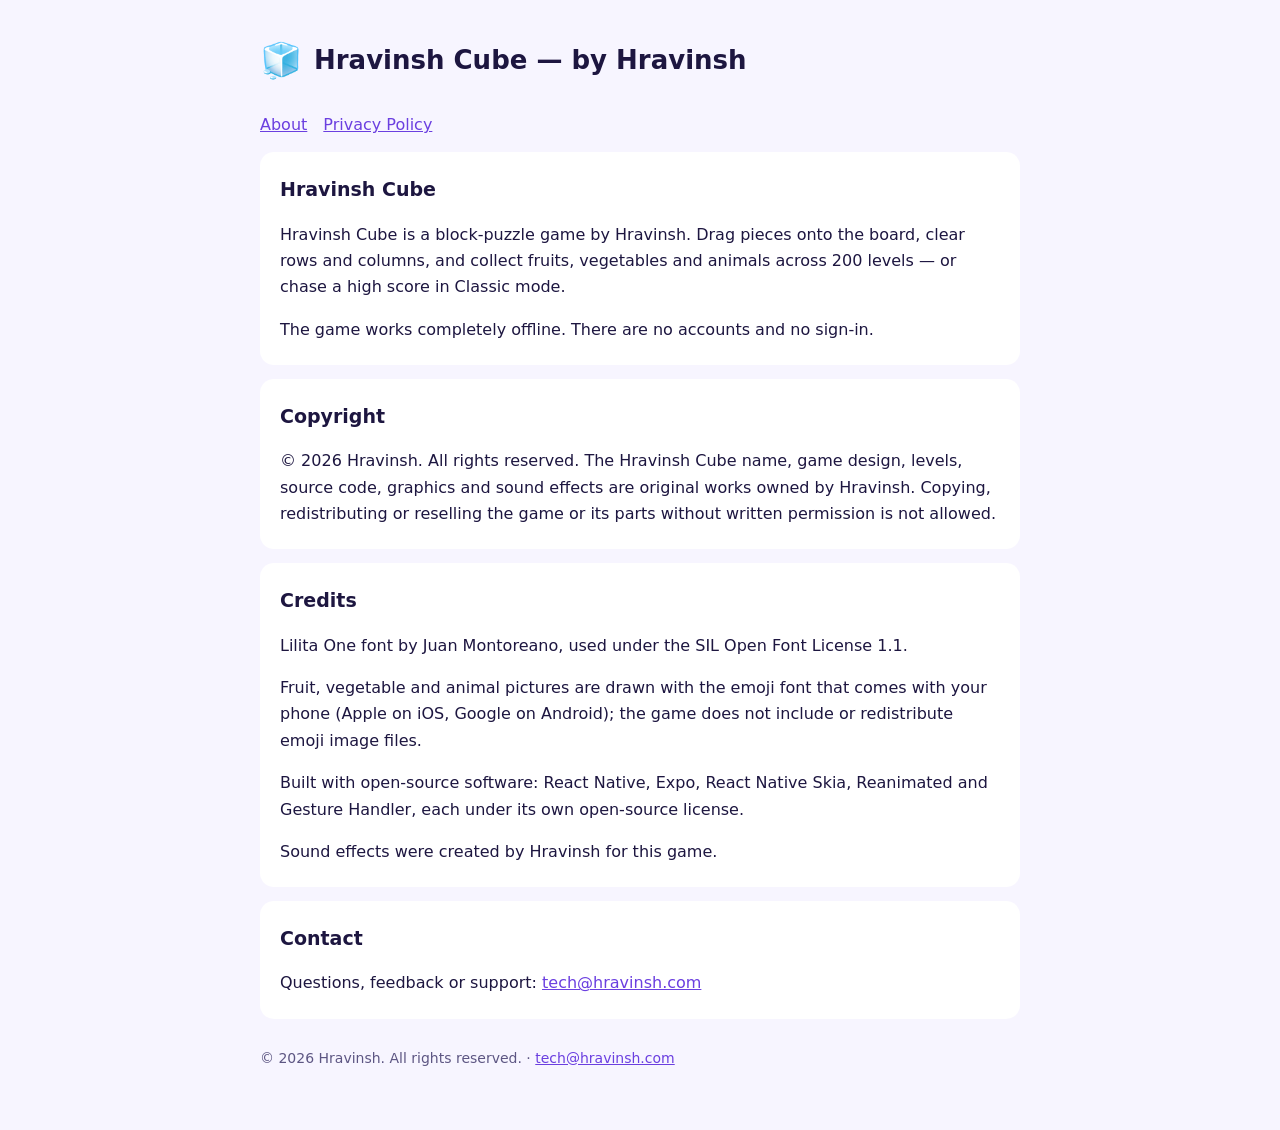
==== index.html @ c1687dd8 "Hravinsh Cube: About and Privacy Policy pages" ====
<!doctype html>
<html lang="en">
<head>
<meta charset="utf-8">
<meta name="viewport" content="width=device-width, initial-scale=1">
<title>Hravinsh Cube — by Hravinsh</title>
<style>
  :root { color-scheme: light dark; --bg:#f7f5ff; --fg:#1d1640; --muted:#5d5683; --card:#fff; --accent:#6b3fe0; }
  @media (prefers-color-scheme: dark) { :root { --bg:#120b26; --fg:#f2efff; --muted:#b9b0e0; --card:#1e1442; --accent:#b794ff; } }
  body { margin:0; background:var(--bg); color:var(--fg); font:16px/1.65 system-ui,-apple-system,Segoe UI,Roboto,sans-serif; }
  main { max-width:760px; margin:0 auto; padding:32px 18px 60px; }
  header { display:flex; gap:12px; align-items:center; margin-bottom:24px; }
  header .logo { font-size:34px; } header h1 { margin:0; font-size:26px; }
  nav a { margin-right:16px; } a { color:var(--accent); }
  section { background:var(--card); border-radius:14px; padding:6px 20px; margin:14px 0; }
  h2 { font-size:19px; } p { color:var(--fg); } footer { color:var(--muted); font-size:14px; margin-top:28px; }
</style>
</head>
<body><main>
<header><span class="logo">🧊</span><h1>Hravinsh Cube — by Hravinsh</h1></header>
<nav><a href="index.html">About</a><a href="privacy-policy.html">Privacy Policy</a></nav>
<section><h2>Hravinsh Cube</h2><p>Hravinsh Cube is a block-puzzle game by Hravinsh. Drag pieces onto the board, clear rows and columns, and collect fruits, vegetables and animals across 200 levels — or chase a high score in Classic mode.</p><p>The game works completely offline. There are no accounts and no sign-in.</p></section>
<section><h2>Copyright</h2><p>© 2026 Hravinsh. All rights reserved. The Hravinsh Cube name, game design, levels, source code, graphics and sound effects are original works owned by Hravinsh. Copying, redistributing or reselling the game or its parts without written permission is not allowed.</p></section>
<section><h2>Credits</h2><p>Lilita One font by Juan Montoreano, used under the SIL Open Font License 1.1.</p><p>Fruit, vegetable and animal pictures are drawn with the emoji font that comes with your phone (Apple on iOS, Google on Android); the game does not include or redistribute emoji image files.</p><p>Built with open-source software: React Native, Expo, React Native Skia, Reanimated and Gesture Handler, each under its own open-source license.</p><p>Sound effects were created by Hravinsh for this game.</p></section>
<section><h2>Contact</h2><p>Questions, feedback or support: <a href="mailto:tech@hravinsh.com">tech@hravinsh.com</a></p></section>
<footer>© 2026 Hravinsh. All rights reserved. · <a href="mailto:tech@hravinsh.com">tech@hravinsh.com</a></footer>
</main></body></html>
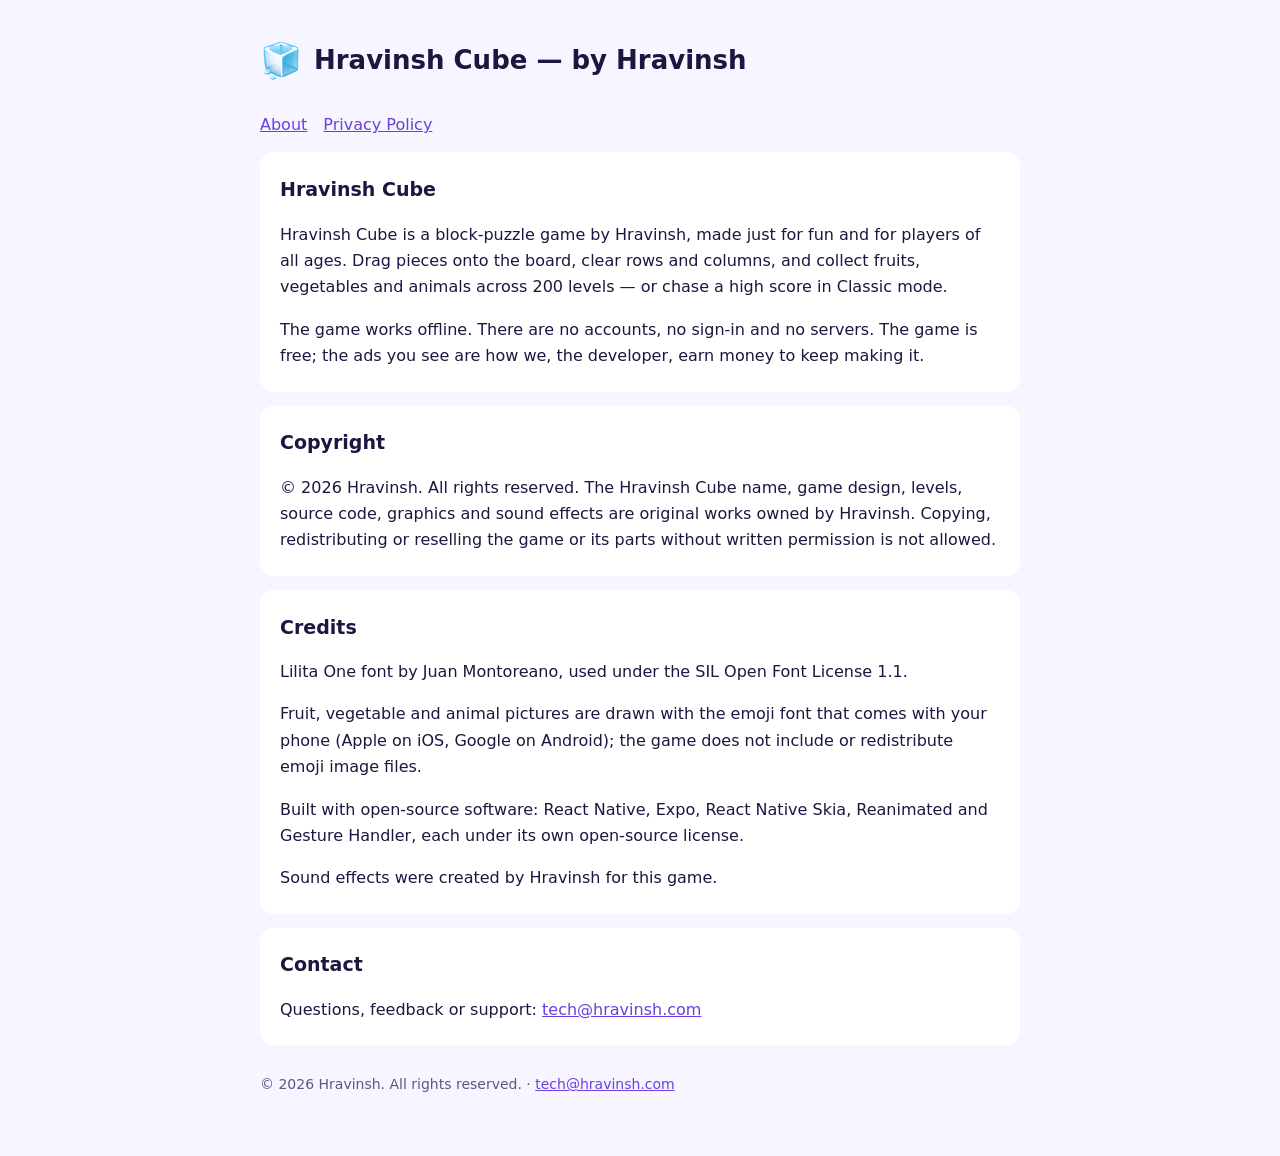
==== commit f32b6b74: "Privacy policy: no personal data, child-safe ads for all players" ====
--- a/index.html
+++ b/index.html
@@ -19,7 +19,7 @@
 <body><main>
 <header><span class="logo">🧊</span><h1>Hravinsh Cube — by Hravinsh</h1></header>
 <nav><a href="index.html">About</a><a href="privacy-policy.html">Privacy Policy</a></nav>
-<section><h2>Hravinsh Cube</h2><p>Hravinsh Cube is a block-puzzle game by Hravinsh. Drag pieces onto the board, clear rows and columns, and collect fruits, vegetables and animals across 200 levels — or chase a high score in Classic mode.</p><p>The game works completely offline. There are no accounts and no sign-in.</p></section>
+<section><h2>Hravinsh Cube</h2><p>Hravinsh Cube is a block-puzzle game by Hravinsh, made just for fun and for players of all ages. Drag pieces onto the board, clear rows and columns, and collect fruits, vegetables and animals across 200 levels — or chase a high score in Classic mode.</p><p>The game works offline. There are no accounts, no sign-in and no servers. The game is free; the ads you see are how we, the developer, earn money to keep making it.</p></section>
 <section><h2>Copyright</h2><p>© 2026 Hravinsh. All rights reserved. The Hravinsh Cube name, game design, levels, source code, graphics and sound effects are original works owned by Hravinsh. Copying, redistributing or reselling the game or its parts without written permission is not allowed.</p></section>
 <section><h2>Credits</h2><p>Lilita One font by Juan Montoreano, used under the SIL Open Font License 1.1.</p><p>Fruit, vegetable and animal pictures are drawn with the emoji font that comes with your phone (Apple on iOS, Google on Android); the game does not include or redistribute emoji image files.</p><p>Built with open-source software: React Native, Expo, React Native Skia, Reanimated and Gesture Handler, each under its own open-source license.</p><p>Sound effects were created by Hravinsh for this game.</p></section>
 <section><h2>Contact</h2><p>Questions, feedback or support: <a href="mailto:tech@hravinsh.com">tech@hravinsh.com</a></p></section>
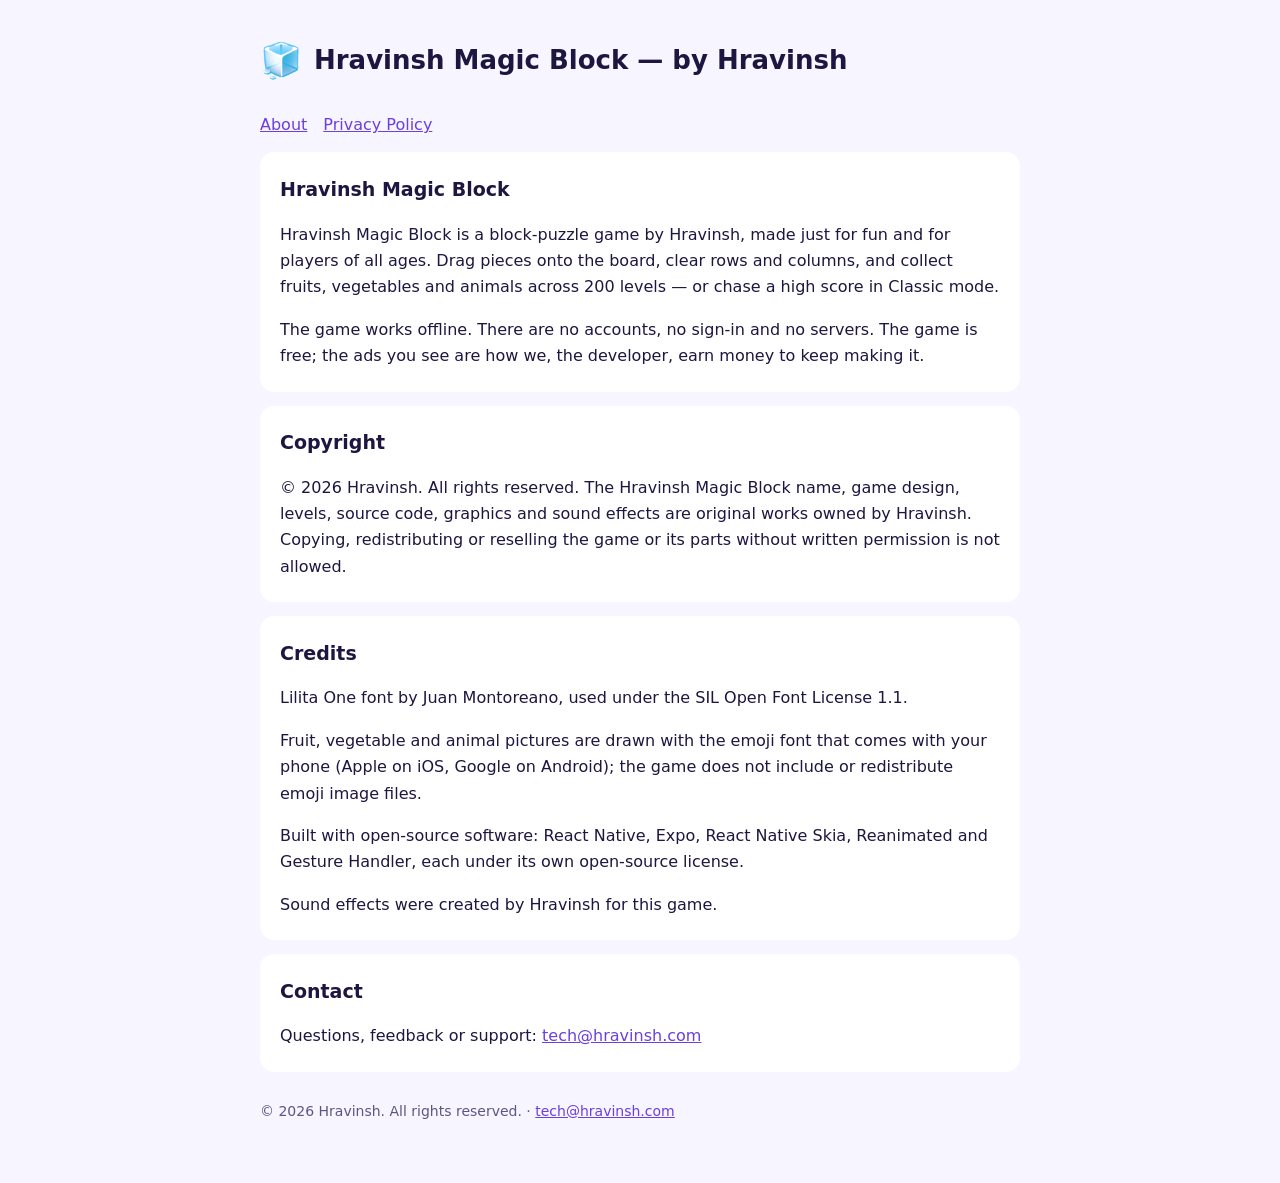
==== commit 417229cb: "Rename game to Hravinsh Magic Block" ====
--- a/index.html
+++ b/index.html
@@ -3,7 +3,7 @@
 <head>
 <meta charset="utf-8">
 <meta name="viewport" content="width=device-width, initial-scale=1">
-<title>Hravinsh Cube — by Hravinsh</title>
+<title>Hravinsh Magic Block — by Hravinsh</title>
 <style>
   :root { color-scheme: light dark; --bg:#f7f5ff; --fg:#1d1640; --muted:#5d5683; --card:#fff; --accent:#6b3fe0; }
   @media (prefers-color-scheme: dark) { :root { --bg:#120b26; --fg:#f2efff; --muted:#b9b0e0; --card:#1e1442; --accent:#b794ff; } }
@@ -17,10 +17,10 @@
 </style>
 </head>
 <body><main>
-<header><span class="logo">🧊</span><h1>Hravinsh Cube — by Hravinsh</h1></header>
+<header><span class="logo">🧊</span><h1>Hravinsh Magic Block — by Hravinsh</h1></header>
 <nav><a href="index.html">About</a><a href="privacy-policy.html">Privacy Policy</a></nav>
-<section><h2>Hravinsh Cube</h2><p>Hravinsh Cube is a block-puzzle game by Hravinsh, made just for fun and for players of all ages. Drag pieces onto the board, clear rows and columns, and collect fruits, vegetables and animals across 200 levels — or chase a high score in Classic mode.</p><p>The game works offline. There are no accounts, no sign-in and no servers. The game is free; the ads you see are how we, the developer, earn money to keep making it.</p></section>
-<section><h2>Copyright</h2><p>© 2026 Hravinsh. All rights reserved. The Hravinsh Cube name, game design, levels, source code, graphics and sound effects are original works owned by Hravinsh. Copying, redistributing or reselling the game or its parts without written permission is not allowed.</p></section>
+<section><h2>Hravinsh Magic Block</h2><p>Hravinsh Magic Block is a block-puzzle game by Hravinsh, made just for fun and for players of all ages. Drag pieces onto the board, clear rows and columns, and collect fruits, vegetables and animals across 200 levels — or chase a high score in Classic mode.</p><p>The game works offline. There are no accounts, no sign-in and no servers. The game is free; the ads you see are how we, the developer, earn money to keep making it.</p></section>
+<section><h2>Copyright</h2><p>© 2026 Hravinsh. All rights reserved. The Hravinsh Magic Block name, game design, levels, source code, graphics and sound effects are original works owned by Hravinsh. Copying, redistributing or reselling the game or its parts without written permission is not allowed.</p></section>
 <section><h2>Credits</h2><p>Lilita One font by Juan Montoreano, used under the SIL Open Font License 1.1.</p><p>Fruit, vegetable and animal pictures are drawn with the emoji font that comes with your phone (Apple on iOS, Google on Android); the game does not include or redistribute emoji image files.</p><p>Built with open-source software: React Native, Expo, React Native Skia, Reanimated and Gesture Handler, each under its own open-source license.</p><p>Sound effects were created by Hravinsh for this game.</p></section>
 <section><h2>Contact</h2><p>Questions, feedback or support: <a href="mailto:tech@hravinsh.com">tech@hravinsh.com</a></p></section>
 <footer>© 2026 Hravinsh. All rights reserved. · <a href="mailto:tech@hravinsh.com">tech@hravinsh.com</a></footer>
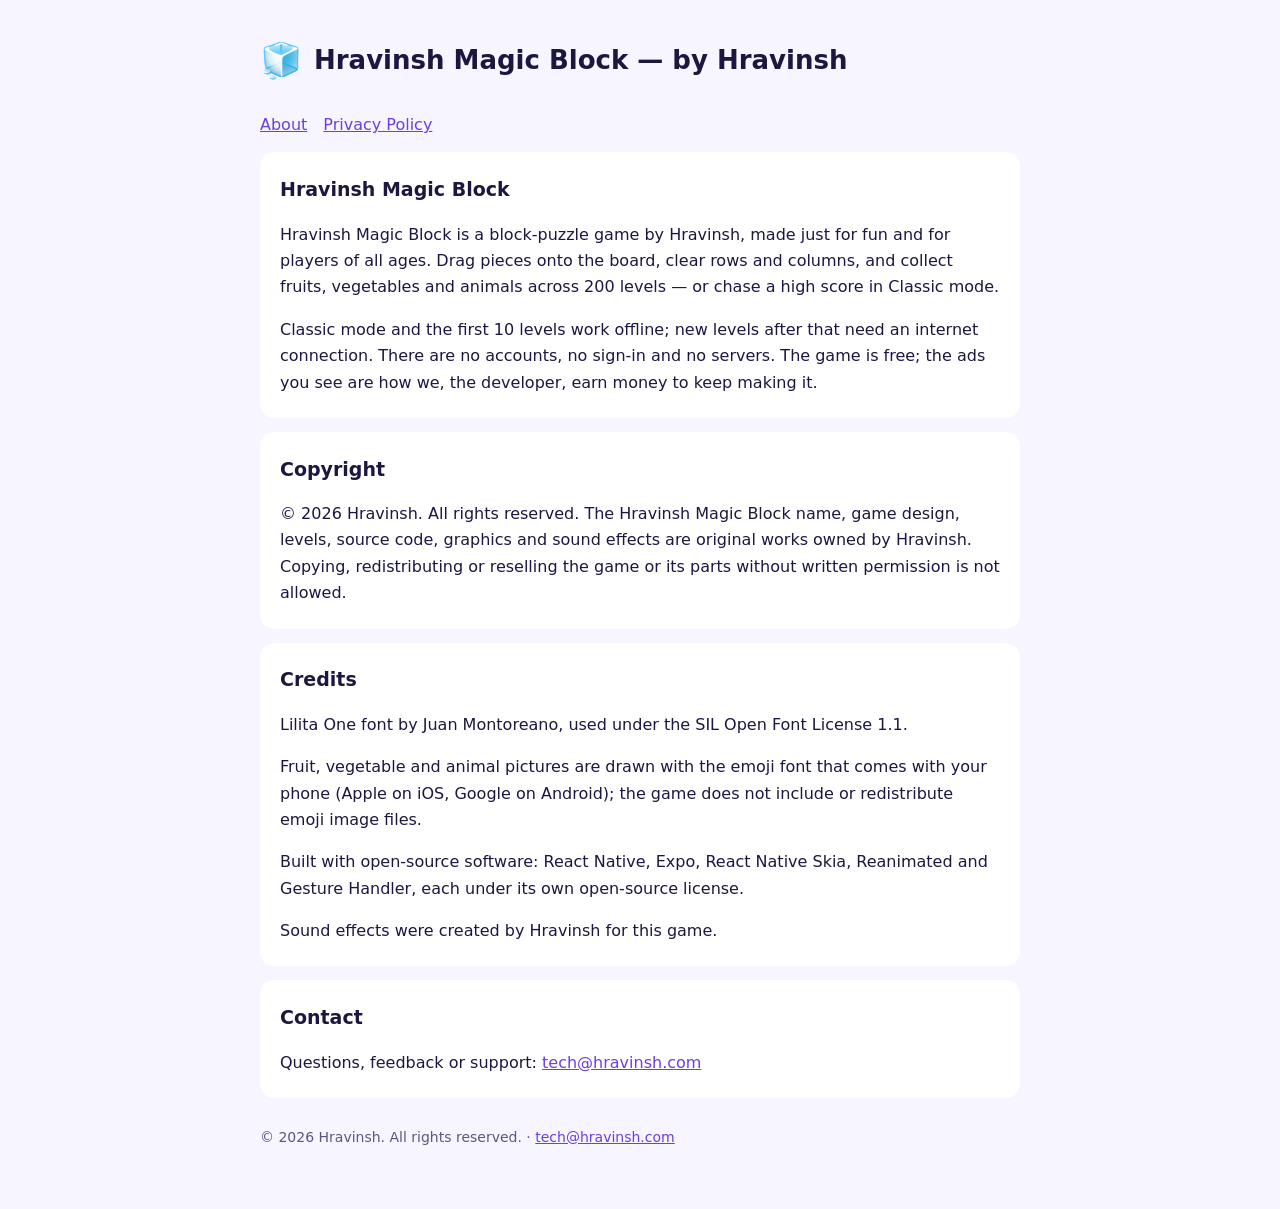
==== commit f49fad2a: "Privacy policy: reminders, offline levels, child-safe ads" ====
--- a/index.html
+++ b/index.html
@@ -19,7 +19,7 @@
 <body><main>
 <header><span class="logo">🧊</span><h1>Hravinsh Magic Block — by Hravinsh</h1></header>
 <nav><a href="index.html">About</a><a href="privacy-policy.html">Privacy Policy</a></nav>
-<section><h2>Hravinsh Magic Block</h2><p>Hravinsh Magic Block is a block-puzzle game by Hravinsh, made just for fun and for players of all ages. Drag pieces onto the board, clear rows and columns, and collect fruits, vegetables and animals across 200 levels — or chase a high score in Classic mode.</p><p>The game works offline. There are no accounts, no sign-in and no servers. The game is free; the ads you see are how we, the developer, earn money to keep making it.</p></section>
+<section><h2>Hravinsh Magic Block</h2><p>Hravinsh Magic Block is a block-puzzle game by Hravinsh, made just for fun and for players of all ages. Drag pieces onto the board, clear rows and columns, and collect fruits, vegetables and animals across 200 levels — or chase a high score in Classic mode.</p><p>Classic mode and the first 10 levels work offline; new levels after that need an internet connection. There are no accounts, no sign-in and no servers. The game is free; the ads you see are how we, the developer, earn money to keep making it.</p></section>
 <section><h2>Copyright</h2><p>© 2026 Hravinsh. All rights reserved. The Hravinsh Magic Block name, game design, levels, source code, graphics and sound effects are original works owned by Hravinsh. Copying, redistributing or reselling the game or its parts without written permission is not allowed.</p></section>
 <section><h2>Credits</h2><p>Lilita One font by Juan Montoreano, used under the SIL Open Font License 1.1.</p><p>Fruit, vegetable and animal pictures are drawn with the emoji font that comes with your phone (Apple on iOS, Google on Android); the game does not include or redistribute emoji image files.</p><p>Built with open-source software: React Native, Expo, React Native Skia, Reanimated and Gesture Handler, each under its own open-source license.</p><p>Sound effects were created by Hravinsh for this game.</p></section>
 <section><h2>Contact</h2><p>Questions, feedback or support: <a href="mailto:tech@hravinsh.com">tech@hravinsh.com</a></p></section>
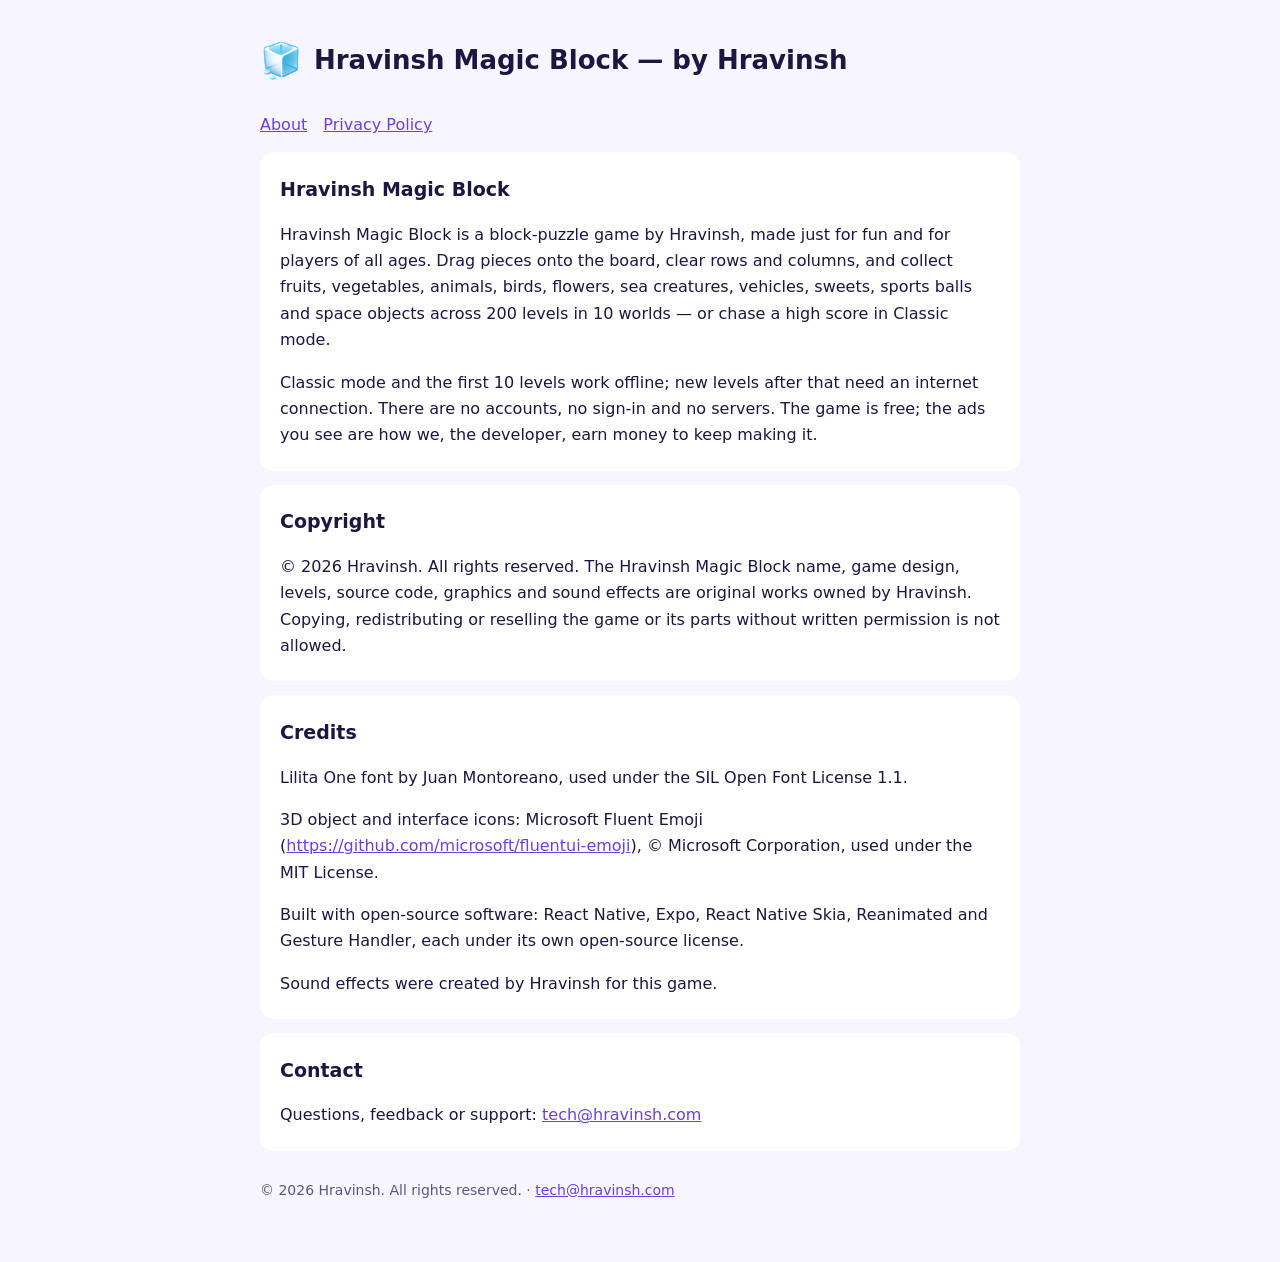
==== commit ea46e441: "Update site: 10 worlds, credits, version.json for update check Co-Authored-By: Claude Opus 5.5 <nore" ====
--- a/index.html
+++ b/index.html
@@ -19,9 +19,9 @@
 <body><main>
 <header><span class="logo">🧊</span><h1>Hravinsh Magic Block — by Hravinsh</h1></header>
 <nav><a href="index.html">About</a><a href="privacy-policy.html">Privacy Policy</a></nav>
-<section><h2>Hravinsh Magic Block</h2><p>Hravinsh Magic Block is a block-puzzle game by Hravinsh, made just for fun and for players of all ages. Drag pieces onto the board, clear rows and columns, and collect fruits, vegetables and animals across 200 levels — or chase a high score in Classic mode.</p><p>Classic mode and the first 10 levels work offline; new levels after that need an internet connection. There are no accounts, no sign-in and no servers. The game is free; the ads you see are how we, the developer, earn money to keep making it.</p></section>
+<section><h2>Hravinsh Magic Block</h2><p>Hravinsh Magic Block is a block-puzzle game by Hravinsh, made just for fun and for players of all ages. Drag pieces onto the board, clear rows and columns, and collect fruits, vegetables, animals, birds, flowers, sea creatures, vehicles, sweets, sports balls and space objects across 200 levels in 10 worlds — or chase a high score in Classic mode.</p><p>Classic mode and the first 10 levels work offline; new levels after that need an internet connection. There are no accounts, no sign-in and no servers. The game is free; the ads you see are how we, the developer, earn money to keep making it.</p></section>
 <section><h2>Copyright</h2><p>© 2026 Hravinsh. All rights reserved. The Hravinsh Magic Block name, game design, levels, source code, graphics and sound effects are original works owned by Hravinsh. Copying, redistributing or reselling the game or its parts without written permission is not allowed.</p></section>
-<section><h2>Credits</h2><p>Lilita One font by Juan Montoreano, used under the SIL Open Font License 1.1.</p><p>Fruit, vegetable and animal pictures are drawn with the emoji font that comes with your phone (Apple on iOS, Google on Android); the game does not include or redistribute emoji image files.</p><p>Built with open-source software: React Native, Expo, React Native Skia, Reanimated and Gesture Handler, each under its own open-source license.</p><p>Sound effects were created by Hravinsh for this game.</p></section>
+<section><h2>Credits</h2><p>Lilita One font by Juan Montoreano, used under the SIL Open Font License 1.1.</p><p>3D object and interface icons: Microsoft Fluent Emoji (<a href="https://github.com/microsoft/fluentui-emoji">https://github.com/microsoft/fluentui-emoji</a>), © Microsoft Corporation, used under the MIT License.</p><p>Built with open-source software: React Native, Expo, React Native Skia, Reanimated and Gesture Handler, each under its own open-source license.</p><p>Sound effects were created by Hravinsh for this game.</p></section>
 <section><h2>Contact</h2><p>Questions, feedback or support: <a href="mailto:tech@hravinsh.com">tech@hravinsh.com</a></p></section>
 <footer>© 2026 Hravinsh. All rights reserved. · <a href="mailto:tech@hravinsh.com">tech@hravinsh.com</a></footer>
 </main></body></html>
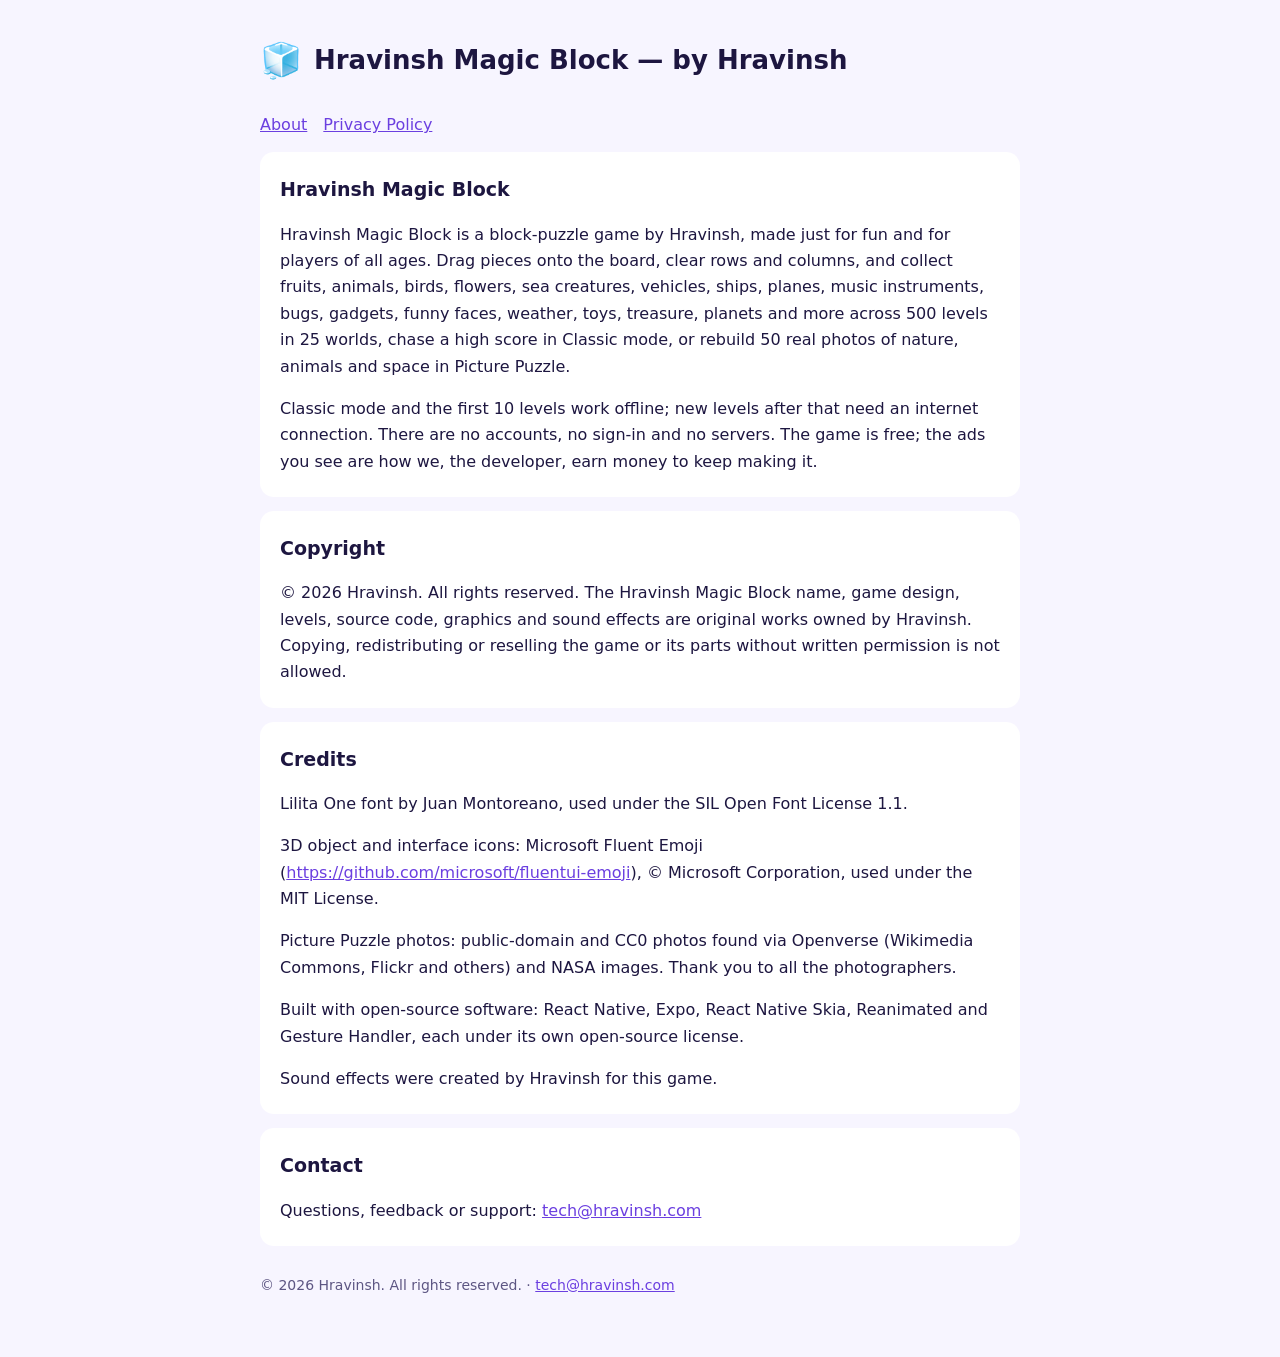
==== commit e33d4480: "Privacy policy Oct 16, 2026: coins, power-ups and reward videos Co-Authored-By: Claude Opus 5.5 <nor" ====
--- a/index.html
+++ b/index.html
@@ -19,9 +19,9 @@
 <body><main>
 <header><span class="logo">🧊</span><h1>Hravinsh Magic Block — by Hravinsh</h1></header>
 <nav><a href="index.html">About</a><a href="privacy-policy.html">Privacy Policy</a></nav>
-<section><h2>Hravinsh Magic Block</h2><p>Hravinsh Magic Block is a block-puzzle game by Hravinsh, made just for fun and for players of all ages. Drag pieces onto the board, clear rows and columns, and collect fruits, vegetables, animals, birds, flowers, sea creatures, vehicles, sweets, sports balls and space objects across 200 levels in 10 worlds — or chase a high score in Classic mode.</p><p>Classic mode and the first 10 levels work offline; new levels after that need an internet connection. There are no accounts, no sign-in and no servers. The game is free; the ads you see are how we, the developer, earn money to keep making it.</p></section>
+<section><h2>Hravinsh Magic Block</h2><p>Hravinsh Magic Block is a block-puzzle game by Hravinsh, made just for fun and for players of all ages. Drag pieces onto the board, clear rows and columns, and collect fruits, animals, birds, flowers, sea creatures, vehicles, ships, planes, music instruments, bugs, gadgets, funny faces, weather, toys, treasure, planets and more across 500 levels in 25 worlds, chase a high score in Classic mode, or rebuild 50 real photos of nature, animals and space in Picture Puzzle.</p><p>Classic mode and the first 10 levels work offline; new levels after that need an internet connection. There are no accounts, no sign-in and no servers. The game is free; the ads you see are how we, the developer, earn money to keep making it.</p></section>
 <section><h2>Copyright</h2><p>© 2026 Hravinsh. All rights reserved. The Hravinsh Magic Block name, game design, levels, source code, graphics and sound effects are original works owned by Hravinsh. Copying, redistributing or reselling the game or its parts without written permission is not allowed.</p></section>
-<section><h2>Credits</h2><p>Lilita One font by Juan Montoreano, used under the SIL Open Font License 1.1.</p><p>3D object and interface icons: Microsoft Fluent Emoji (<a href="https://github.com/microsoft/fluentui-emoji">https://github.com/microsoft/fluentui-emoji</a>), © Microsoft Corporation, used under the MIT License.</p><p>Built with open-source software: React Native, Expo, React Native Skia, Reanimated and Gesture Handler, each under its own open-source license.</p><p>Sound effects were created by Hravinsh for this game.</p></section>
+<section><h2>Credits</h2><p>Lilita One font by Juan Montoreano, used under the SIL Open Font License 1.1.</p><p>3D object and interface icons: Microsoft Fluent Emoji (<a href="https://github.com/microsoft/fluentui-emoji">https://github.com/microsoft/fluentui-emoji</a>), © Microsoft Corporation, used under the MIT License.</p><p>Picture Puzzle photos: public-domain and CC0 photos found via Openverse (Wikimedia Commons, Flickr and others) and NASA images. Thank you to all the photographers.</p><p>Built with open-source software: React Native, Expo, React Native Skia, Reanimated and Gesture Handler, each under its own open-source license.</p><p>Sound effects were created by Hravinsh for this game.</p></section>
 <section><h2>Contact</h2><p>Questions, feedback or support: <a href="mailto:tech@hravinsh.com">tech@hravinsh.com</a></p></section>
 <footer>© 2026 Hravinsh. All rights reserved. · <a href="mailto:tech@hravinsh.com">tech@hravinsh.com</a></footer>
 </main></body></html>
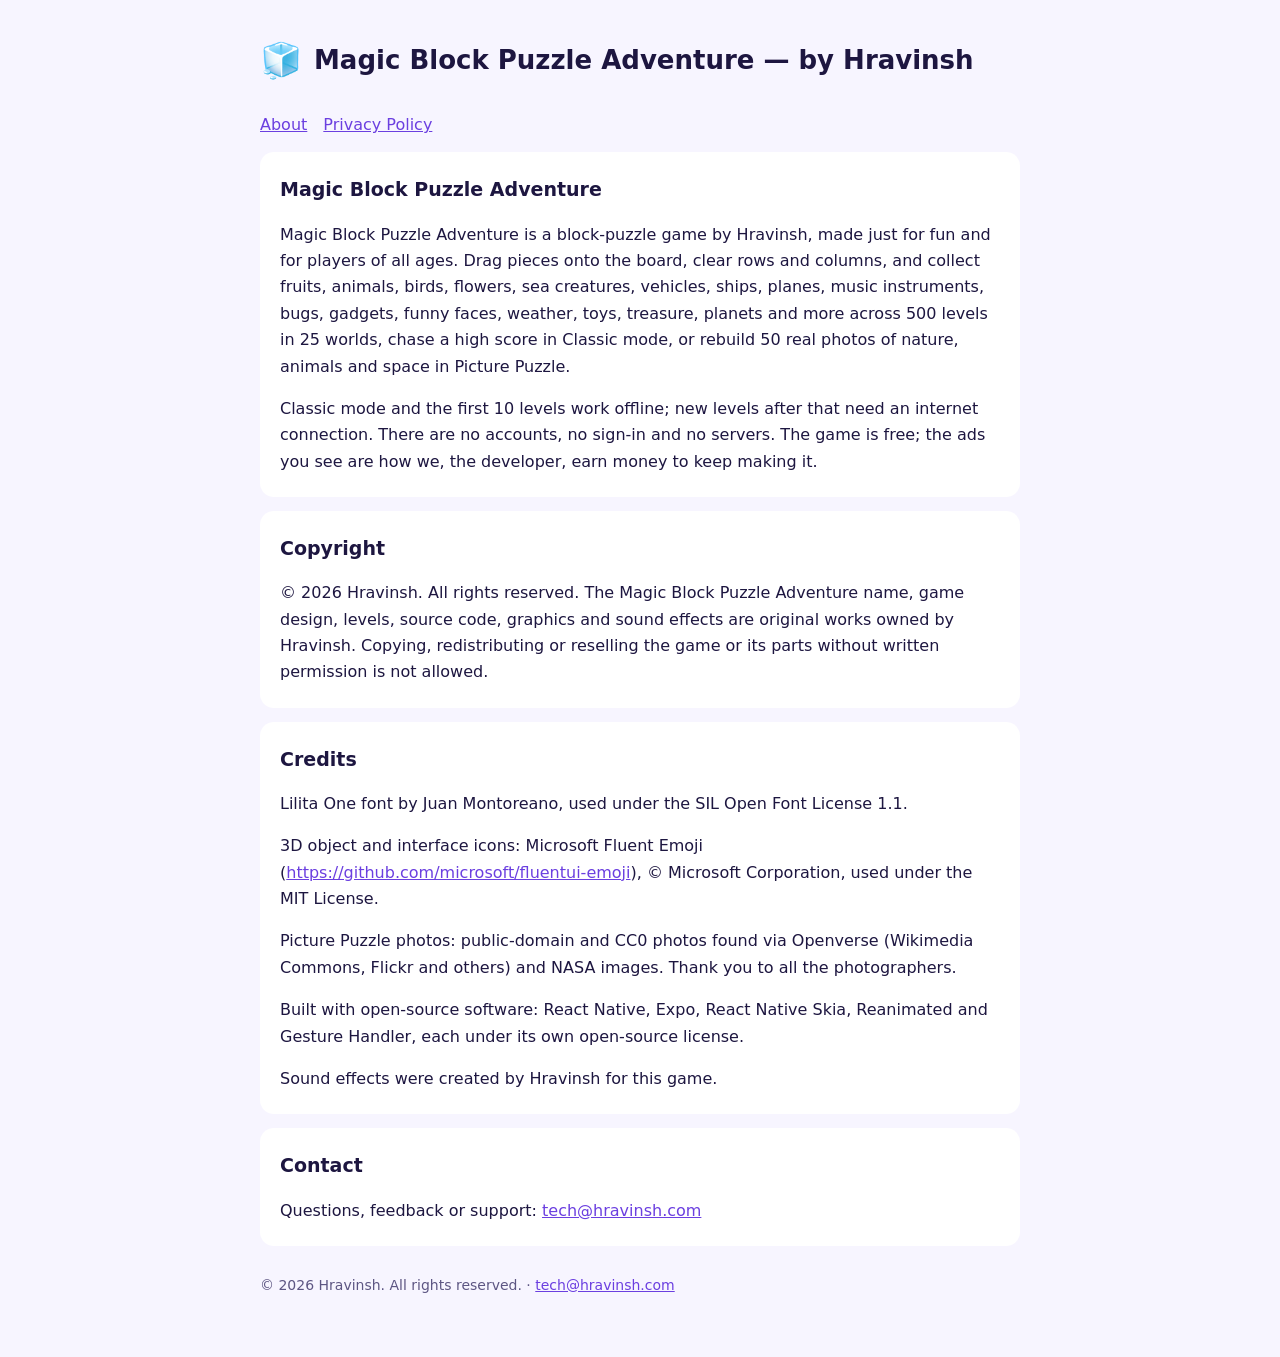
==== commit c342f5ab: "chore(release): update privacy policy and bump latestVersionCode to 15" ====
--- a/index.html
+++ b/index.html
@@ -3,7 +3,7 @@
 <head>
 <meta charset="utf-8">
 <meta name="viewport" content="width=device-width, initial-scale=1">
-<title>Hravinsh Magic Block — by Hravinsh</title>
+<title>Magic Block Puzzle Adventure — by Hravinsh</title>
 <style>
   :root { color-scheme: light dark; --bg:#f7f5ff; --fg:#1d1640; --muted:#5d5683; --card:#fff; --accent:#6b3fe0; }
   @media (prefers-color-scheme: dark) { :root { --bg:#120b26; --fg:#f2efff; --muted:#b9b0e0; --card:#1e1442; --accent:#b794ff; } }
@@ -17,10 +17,10 @@
 </style>
 </head>
 <body><main>
-<header><span class="logo">🧊</span><h1>Hravinsh Magic Block — by Hravinsh</h1></header>
+<header><span class="logo">🧊</span><h1>Magic Block Puzzle Adventure — by Hravinsh</h1></header>
 <nav><a href="index.html">About</a><a href="privacy-policy.html">Privacy Policy</a></nav>
-<section><h2>Hravinsh Magic Block</h2><p>Hravinsh Magic Block is a block-puzzle game by Hravinsh, made just for fun and for players of all ages. Drag pieces onto the board, clear rows and columns, and collect fruits, animals, birds, flowers, sea creatures, vehicles, ships, planes, music instruments, bugs, gadgets, funny faces, weather, toys, treasure, planets and more across 500 levels in 25 worlds, chase a high score in Classic mode, or rebuild 50 real photos of nature, animals and space in Picture Puzzle.</p><p>Classic mode and the first 10 levels work offline; new levels after that need an internet connection. There are no accounts, no sign-in and no servers. The game is free; the ads you see are how we, the developer, earn money to keep making it.</p></section>
-<section><h2>Copyright</h2><p>© 2026 Hravinsh. All rights reserved. The Hravinsh Magic Block name, game design, levels, source code, graphics and sound effects are original works owned by Hravinsh. Copying, redistributing or reselling the game or its parts without written permission is not allowed.</p></section>
+<section><h2>Magic Block Puzzle Adventure</h2><p>Magic Block Puzzle Adventure is a block-puzzle game by Hravinsh, made just for fun and for players of all ages. Drag pieces onto the board, clear rows and columns, and collect fruits, animals, birds, flowers, sea creatures, vehicles, ships, planes, music instruments, bugs, gadgets, funny faces, weather, toys, treasure, planets and more across 500 levels in 25 worlds, chase a high score in Classic mode, or rebuild 50 real photos of nature, animals and space in Picture Puzzle.</p><p>Classic mode and the first 10 levels work offline; new levels after that need an internet connection. There are no accounts, no sign-in and no servers. The game is free; the ads you see are how we, the developer, earn money to keep making it.</p></section>
+<section><h2>Copyright</h2><p>© 2026 Hravinsh. All rights reserved. The Magic Block Puzzle Adventure name, game design, levels, source code, graphics and sound effects are original works owned by Hravinsh. Copying, redistributing or reselling the game or its parts without written permission is not allowed.</p></section>
 <section><h2>Credits</h2><p>Lilita One font by Juan Montoreano, used under the SIL Open Font License 1.1.</p><p>3D object and interface icons: Microsoft Fluent Emoji (<a href="https://github.com/microsoft/fluentui-emoji">https://github.com/microsoft/fluentui-emoji</a>), © Microsoft Corporation, used under the MIT License.</p><p>Picture Puzzle photos: public-domain and CC0 photos found via Openverse (Wikimedia Commons, Flickr and others) and NASA images. Thank you to all the photographers.</p><p>Built with open-source software: React Native, Expo, React Native Skia, Reanimated and Gesture Handler, each under its own open-source license.</p><p>Sound effects were created by Hravinsh for this game.</p></section>
 <section><h2>Contact</h2><p>Questions, feedback or support: <a href="mailto:tech@hravinsh.com">tech@hravinsh.com</a></p></section>
 <footer>© 2026 Hravinsh. All rights reserved. · <a href="mailto:tech@hravinsh.com">tech@hravinsh.com</a></footer>
